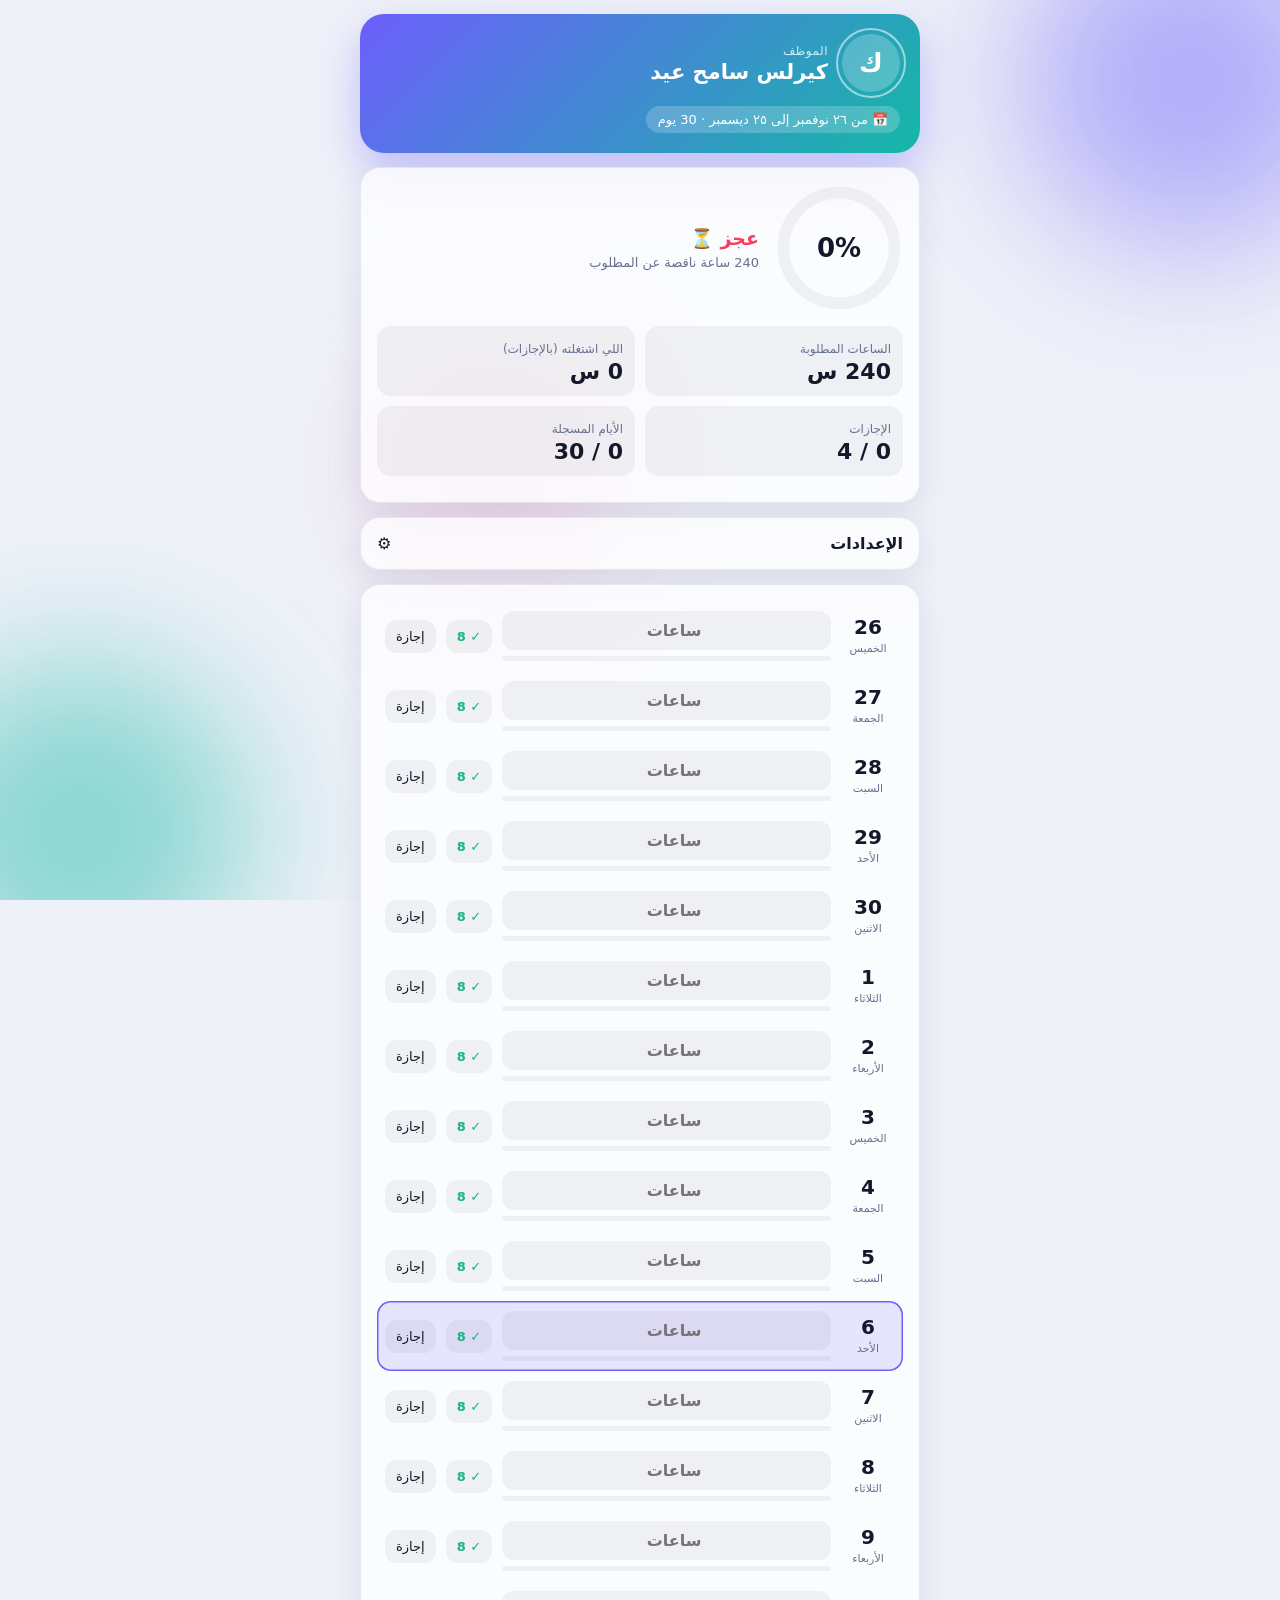
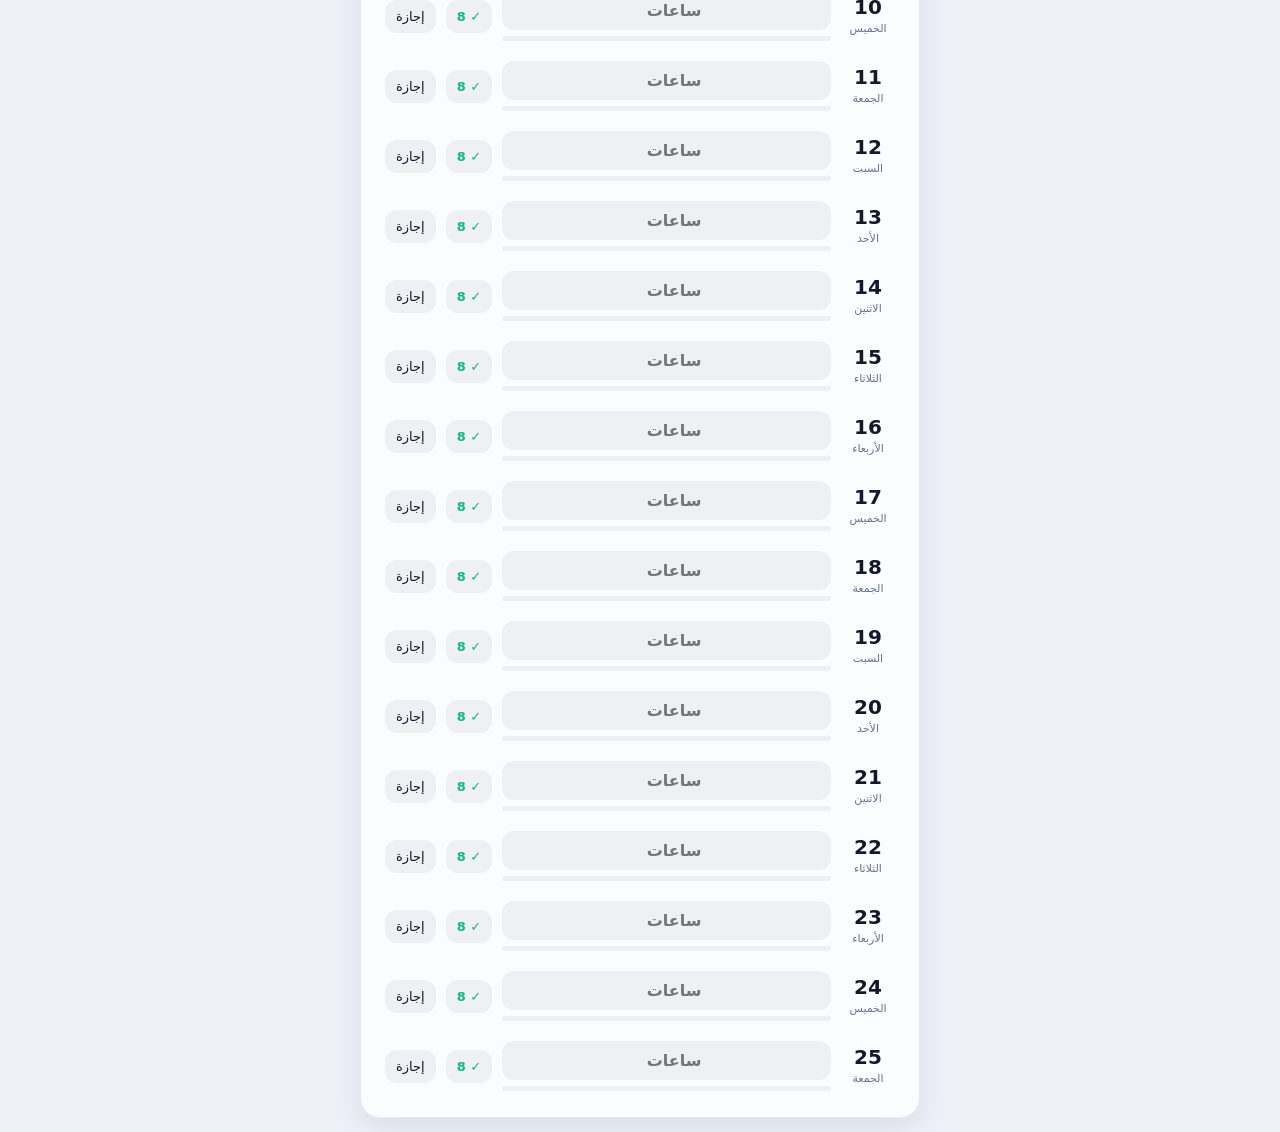
==== index.html @ e5f026e5 "Add files via upload" ====
<!DOCTYPE html>
<html lang="ar" dir="rtl">
<head>
<meta charset="utf-8">
<meta name="viewport" content="width=device-width, initial-scale=1, viewport-fit=cover">
<title>ساعات الشغل | كيرلس سامح عيد</title>
<link rel="stylesheet" href="style.css">
</head>
<body>
<div class="bg"><i></i><i></i><i></i></div>
<div class="wrap">
  <div class="hero">
    <div class="who"><div class="av">ك</div><div><small>الموظف</small><h1>كيرلس سامح عيد</h1></div></div>
    <div class="chip" id="range"></div>
  </div>

  <div class="card" style="animation-delay:.1s">
    <div class="ringbox">
      <div class="ring">
        <svg viewBox="0 0 120 120"><defs><linearGradient id="g" x1="0" y1="0" x2="1" y2="1"><stop offset="0" stop-color="#6d5efc"/><stop offset="1" stop-color="#14b8a6"/></linearGradient></defs><circle class="tr" cx="60" cy="60" r="52"/><circle class="pg" id="pg" cx="60" cy="60" r="52"/></svg>
        <b id="pct">0%</b>
      </div>
      <div class="res" id="res"></div>
    </div>
    <div class="grid">
      <div class="st"><span>الساعات المطلوبة</span><b id="req">0</b></div>
      <div class="st"><span>اللي اشتغلته (بالإجازات)</span><b id="work">0</b></div>
      <div class="st"><span>الإجازات</span><b id="lvu">0</b></div>
      <div class="st"><span>الأيام المسجلة</span><b id="rec">0</b></div>
    </div>
    <div class="warn" id="warn"></div>
  </div>

  <div class="card" style="animation-delay:.2s">
    <details>
      <summary>الإعدادات</summary>
      <div class="set">
        <label>الفترة بتبدأ في شهر<input type="month" id="month"></label>
        <label>ساعات اليوم<input type="number" id="target" min="1" step="0.5"></label>
        <label>أيام الإجازة<input type="number" id="allow" min="0"></label>
        <label>يوم بداية الشهر<input type="number" id="start" min="1" max="28"></label>
        <label class="ck"><input type="checkbox" id="incl">احسب يوم النهاية كمان (يعني تقفل 26 شامل)</label>
      </div>
    </details>
  </div>

  <div class="card" id="days" style="animation-delay:.3s"></div>
</div>
<script src="script.js"></script>
</body>
</html>
---- style.css ----
:root{--bg:#eef1f8;--card:rgba(255,255,255,.75);--tx:#14182a;--mut:#667091;--bd:rgba(20,24,42,.08);--in:rgba(20,24,42,.05);--ac:#6d5efc;--ac2:#14b8a6;--ok:#10b981;--bad:#f43f5e;--lv:#f59e0b;--sh:0 10px 30px rgba(40,50,100,.10);box-sizing:border-box;padding-top:env(safe-area-inset-top,0px);padding-bottom:env(safe-area-inset-bottom,0px)}
@media (prefers-color-scheme:dark){:root:not([data-theme="light"]){color-scheme:dark;--bg:#0b0e1a;--card:rgba(255,255,255,.06);--tx:#eef0ff;--mut:#9aa3c7;--bd:rgba(255,255,255,.10);--in:rgba(255,255,255,.07);--sh:0 10px 30px rgba(0,0,0,.4)}}
:root[data-theme="dark"]{color-scheme:dark;--bg:#0b0e1a;--card:rgba(255,255,255,.06);--tx:#eef0ff;--mut:#9aa3c7;--bd:rgba(255,255,255,.10);--in:rgba(255,255,255,.07);--sh:0 10px 30px rgba(0,0,0,.4)}
html{scroll-padding-top:env(safe-area-inset-top,0px);scroll-behavior:smooth}
*{box-sizing:border-box}
body{margin:0;background:var(--bg);color:var(--tx);font-family:"Cairo","Tajawal",system-ui,-apple-system,"Segoe UI",Tahoma,sans-serif;padding:14px;overflow-x:hidden}
.bg{position:fixed;inset:0;z-index:-1;overflow:hidden}
.bg i{position:absolute;width:340px;height:340px;border-radius:50%;filter:blur(70px);opacity:.45;animation:fl 14s ease-in-out infinite alternate}
.bg i:nth-child(1){background:var(--ac);top:-90px;right:-80px}
.bg i:nth-child(2){background:var(--ac2);bottom:-100px;left:-90px;animation-delay:-5s}
.bg i:nth-child(3){background:#f472b6;top:40%;left:30%;width:220px;height:220px;opacity:.25;animation-delay:-9s}
@keyframes fl{to{transform:translate(40px,60px) scale(1.15)}}
.wrap{max-width:560px;margin-inline:auto}
.hero{position:relative;border-radius:24px;padding:20px;color:#fff;background:linear-gradient(135deg,var(--ac),var(--ac2));box-shadow:0 18px 40px rgba(109,94,252,.35);overflow:hidden;animation:up .6s both}
.hero::after{content:"";position:absolute;inset:0;background:linear-gradient(110deg,transparent 30%,rgba(255,255,255,.28) 50%,transparent 70%);transform:translateX(-120%);animation:shine 5s 1s infinite}
@keyframes shine{to{transform:translateX(120%)}}
.who{display:flex;align-items:center;gap:14px}
.av{width:58px;height:58px;border-radius:50%;background:rgba(255,255,255,.22);display:grid;place-items:center;font-size:26px;font-weight:800;position:relative;flex:none}
.av::before{content:"";position:absolute;inset:-6px;border-radius:50%;border:2px solid rgba(255,255,255,.55);animation:pulse 2.4s infinite}
@keyframes pulse{0%{transform:scale(.9);opacity:1}100%{transform:scale(1.35);opacity:0}}
.who small{opacity:.8;font-size:12px;letter-spacing:.5px}
.who h1{margin:0;font-size:21px;line-height:1.3}
.chip{display:inline-block;margin-top:14px;background:rgba(255,255,255,.2);backdrop-filter:blur(6px);padding:6px 12px;border-radius:999px;font-size:13px}
.card{background:var(--card);backdrop-filter:blur(14px);-webkit-backdrop-filter:blur(14px);border:1px solid var(--bd);border-radius:20px;padding:16px;margin-top:14px;box-shadow:var(--sh);animation:up .6s both}
@keyframes up{from{opacity:0;transform:translateY(18px)}}
.ringbox{display:flex;align-items:center;gap:16px}
.ring{position:relative;width:128px;height:128px;flex:none}
.ring svg{width:100%;height:100%;transform:rotate(-90deg)}
.ring circle{fill:none;stroke-width:11;stroke-linecap:round}
.ring .tr{stroke:var(--in)}
.ring .pg{stroke:url(#g);stroke-dasharray:327;stroke-dashoffset:327;transition:stroke-dashoffset 1.2s cubic-bezier(.2,.8,.2,1)}
.ring b{position:absolute;inset:0;display:grid;place-items:center;font-size:26px}
.res{flex:1;font-weight:800;font-size:19px;line-height:1.5}
.res small{display:block;color:var(--mut);font-weight:500;font-size:13px}
.res.ok{color:var(--ok)}.res.bad{color:var(--bad)}
.grid{display:grid;grid-template-columns:1fr 1fr;gap:10px;margin-top:14px}
.st{background:var(--in);border-radius:14px;padding:12px;transition:transform .25s}
.st:hover{transform:translateY(-3px)}
.st span{font-size:12px;color:var(--mut)}
.st b{display:block;font-size:22px;margin-top:2px}
.warn{color:var(--bad);font-size:13px;margin-top:10px}
details summary{cursor:pointer;font-weight:700;list-style:none;display:flex;justify-content:space-between}
details summary::after{content:"⚙️"}
.set{display:flex;gap:10px;flex-wrap:wrap;margin-top:12px}
label{font-size:12px;color:var(--mut);display:flex;flex-direction:column;gap:4px;flex:1;min-width:110px}
label.ck{flex-direction:row;align-items:center;gap:8px;min-width:100%}
input{font:inherit;color:var(--tx);background:var(--in);border:1px solid transparent;border-radius:12px;padding:9px;width:100%;transition:border .2s,box-shadow .2s}
input:focus{outline:0;border-color:var(--ac);box-shadow:0 0 0 3px color-mix(in srgb,var(--ac) 25%,transparent)}
input[type=checkbox]{width:18px;height:18px;padding:0}
.day{display:flex;align-items:center;gap:10px;padding:10px 8px;border-radius:14px;animation:up .45s both;transition:background .25s}
.day:hover{background:var(--in)}
.day.today{background:color-mix(in srgb,var(--ac) 14%,transparent);box-shadow:inset 0 0 0 1.5px var(--ac)}
.dt{width:54px;text-align:center;flex:none}
.dt b{display:block;font-size:20px;line-height:1}
.dt small{font-size:11px;color:var(--mut)}
.mid{flex:1;min-width:0}
.mid input{text-align:center;font-weight:700}
.bar{height:5px;border-radius:9px;background:var(--in);margin-top:6px;overflow:hidden}
.bar i{display:block;height:100%;width:0;border-radius:9px;background:linear-gradient(90deg,var(--ac),var(--ac2));transition:width .5s cubic-bezier(.2,.8,.2,1)}
.bar i.lv{background:var(--lv)}
button{font:inherit;font-size:13px;border:0;background:var(--in);color:var(--tx);border-radius:12px;padding:9px 11px;cursor:pointer;transition:transform .15s,background .2s;flex:none}
button:active{transform:scale(.92)}
button.full{color:var(--ok);font-weight:700}
button.on{background:var(--lv);color:#1b1300;font-weight:800}
.conf{position:fixed;top:-12px;width:9px;height:14px;border-radius:2px;z-index:9;pointer-events:none;animation:fall 2.2s ease-in forwards}
@keyframes fall{to{transform:translateY(105vh) rotate(720deg);opacity:.8}}
@media (prefers-reduced-motion:reduce){*{animation:none!important;transition:none!important}}
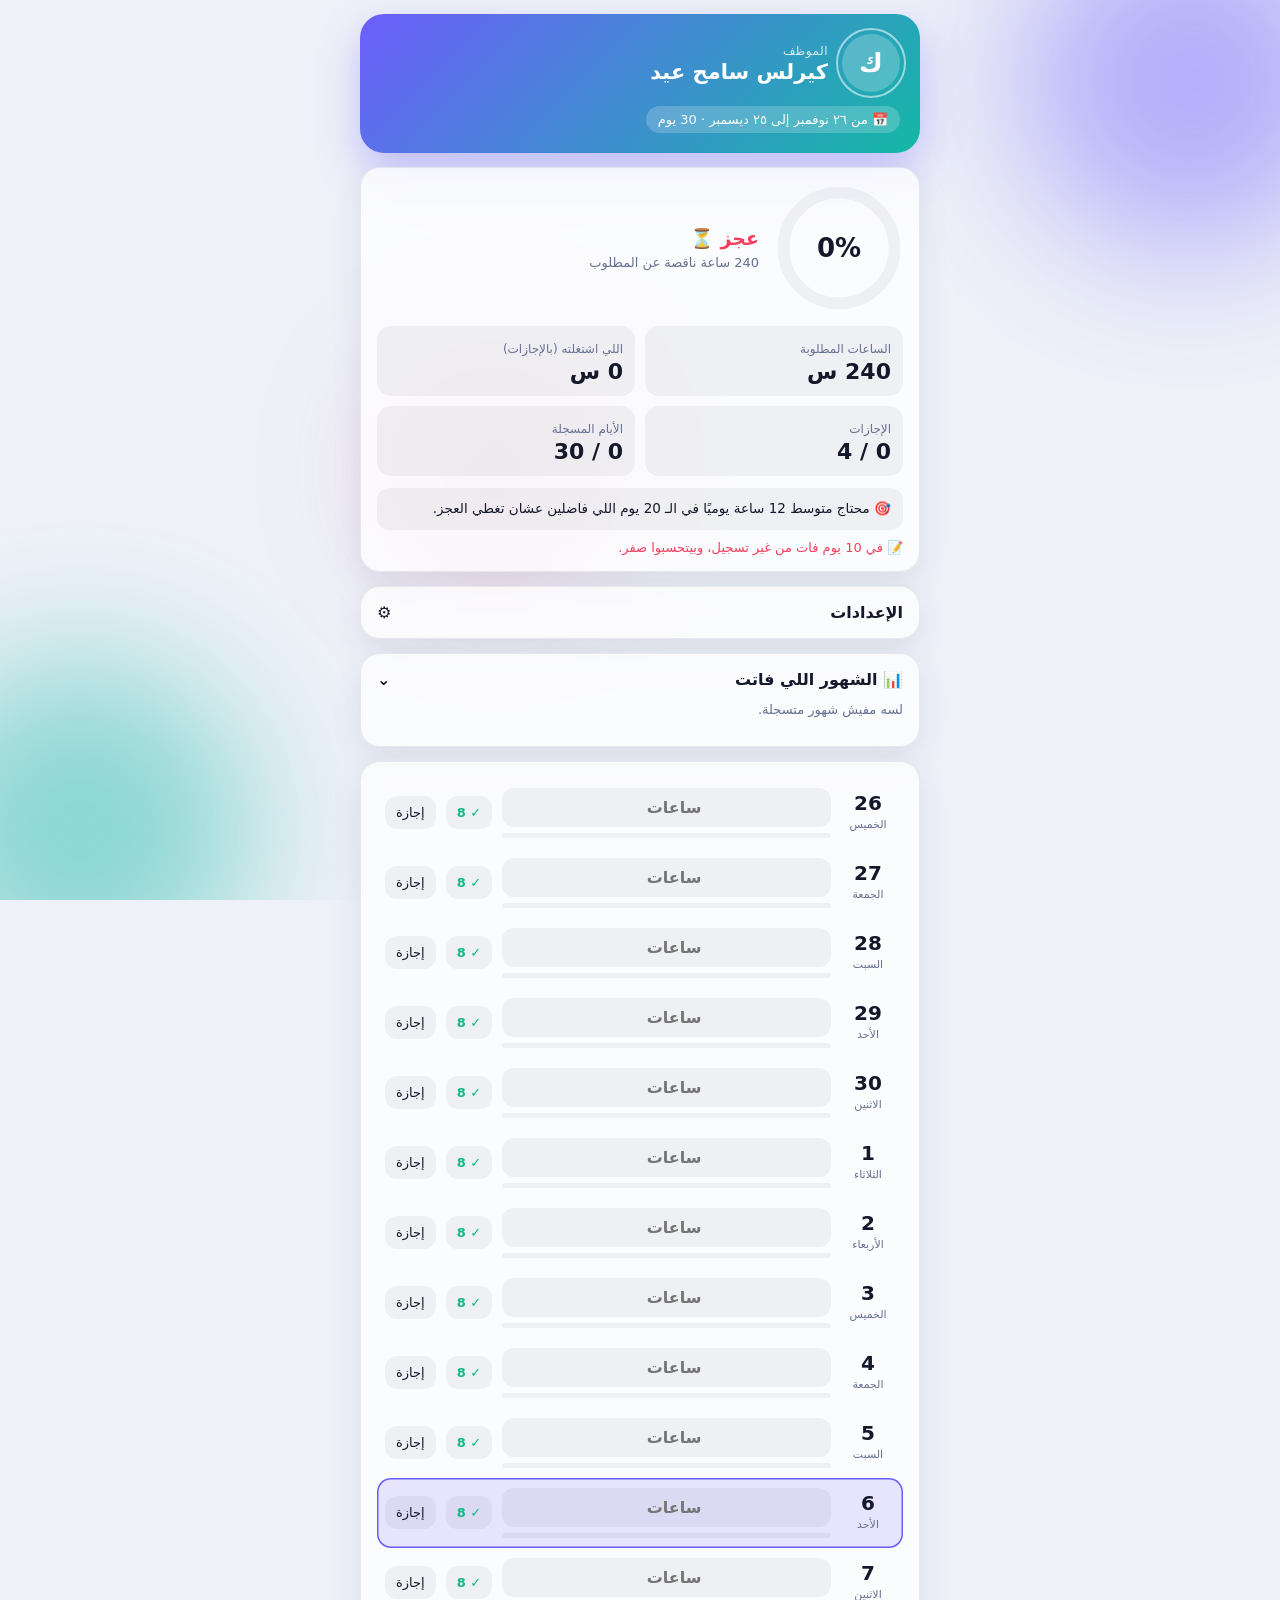
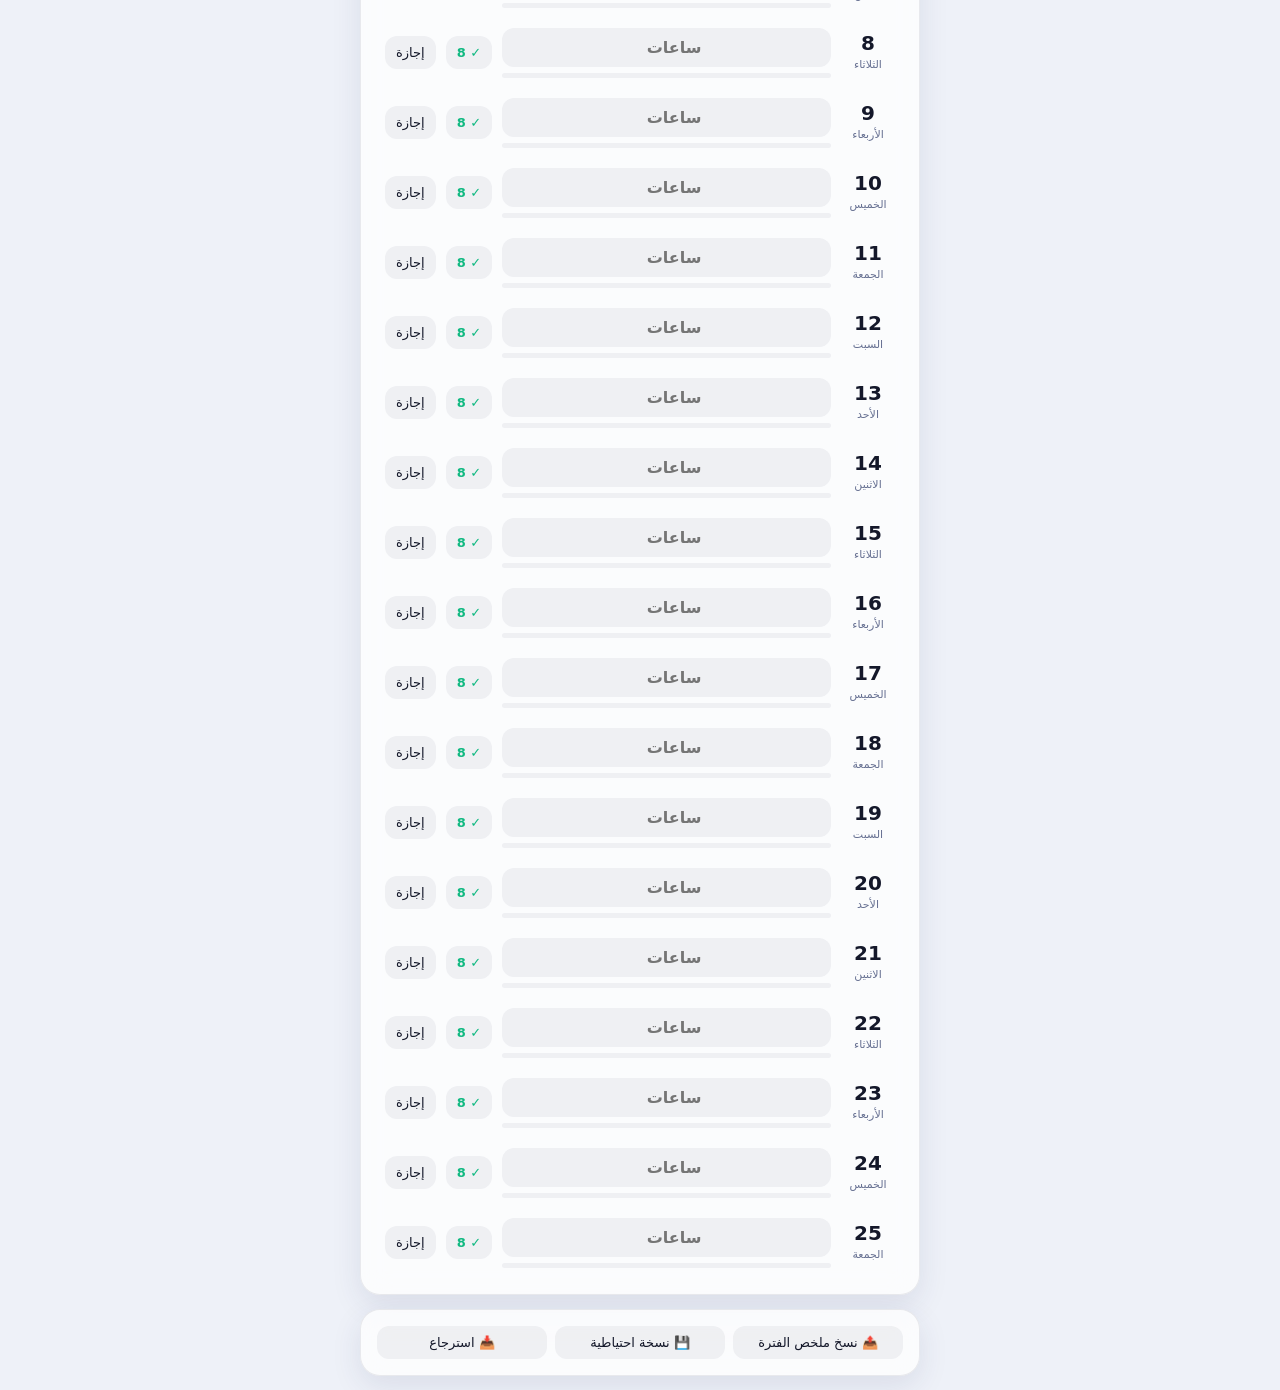
==== commit b78f7c55: "Add files via upload" ====
--- a/index.html
+++ b/index.html
@@ -4,13 +4,18 @@
 <meta charset="utf-8">
 <meta name="viewport" content="width=device-width, initial-scale=1, viewport-fit=cover">
 <title>ساعات الشغل | كيرلس سامح عيد</title>
+<link rel="manifest" href="manifest.json">
+<meta name="theme-color" content="#6d5efc">
+<link rel="icon" href="icon-192.png">
+<link rel="apple-touch-icon" href="icon-192.png">
+<meta name="apple-mobile-web-app-capable" content="yes">
 <link rel="stylesheet" href="style.css">
 </head>
 <body>
 <div class="bg"><i></i><i></i><i></i></div>
 <div class="wrap">
   <div class="hero">
-    <div class="who"><div class="av">ك</div><div><small>الموظف</small><h1>كيرلس سامح عيد</h1></div></div>
+    <div class="who"><div class="av" id="avl">ك</div><div><small>الموظف</small><h1 id="nm">كيرلس سامح عيد</h1></div></div>
     <div class="chip" id="range"></div>
   </div>
 
@@ -28,6 +33,7 @@
       <div class="st"><span>الإجازات</span><b id="lvu">0</b></div>
       <div class="st"><span>الأيام المسجلة</span><b id="rec">0</b></div>
     </div>
+    <div class="tip" id="tip"></div>
     <div class="warn" id="warn"></div>
   </div>
 
@@ -35,6 +41,8 @@
     <details>
       <summary>الإعدادات</summary>
       <div class="set">
+        <label class="ck" style="flex-direction:column;align-items:stretch"><span>اسم الموظف</span><input type="text" id="name"></label>
+        <label>الإجازة الأسبوعية<select id="wk"><option value="0">من غير</option><option value="5">الجمعة</option><option value="56">الجمعة والسبت</option></select></label>
         <label>الفترة بتبدأ في شهر<input type="month" id="month"></label>
         <label>ساعات اليوم<input type="number" id="target" min="1" step="0.5"></label>
         <label>أيام الإجازة<input type="number" id="allow" min="0"></label>
@@ -44,7 +52,10 @@
     </details>
   </div>
 
+  <div class="card" style="animation-delay:.25s"><details open><summary class="s2">📊 الشهور اللي فاتت</summary><div id="hist"></div></details></div>
   <div class="card" id="days" style="animation-delay:.3s"></div>
+  <div class="card"><div class="tools"><button id="bShare">📤 نسخ ملخص الفترة</button><button id="bExp">💾 نسخة احتياطية</button><button id="bImp">📥 استرجاع</button></div><input type="file" id="fImp" accept=".json" hidden></div>
+  <div id="toast"></div>
 </div>
 <script src="script.js"></script>
 </body>
--- a/style.css
+++ b/style.css
@@ -65,3 +65,17 @@
 .conf{position:fixed;top:-12px;width:9px;height:14px;border-radius:2px;z-index:9;pointer-events:none;animation:fall 2.2s ease-in forwards}
 @keyframes fall{to{transform:translateY(105vh) rotate(720deg);opacity:.8}}
 @media (prefers-reduced-motion:reduce){*{animation:none!important;transition:none!important}}
+
+select{font:inherit;color:var(--tx);background:var(--in);border:1px solid transparent;border-radius:12px;padding:9px;width:100%}
+input[type=text]{text-align:right}
+.tip{margin-top:12px;padding:10px 12px;border-radius:12px;background:var(--in);font-size:13.5px;line-height:1.6}
+details summary.s2::after{content:"⌄"}
+.hr{display:flex;justify-content:space-between;align-items:center;gap:10px;padding:10px 8px;border-radius:14px;cursor:pointer;transition:background .2s,transform .15s}
+.hr:hover{background:var(--in)}.hr:active{transform:scale(.98)}
+.hr>div{flex:1;min-width:0}.hr b{font-size:14px;display:block}.hr small{color:var(--mut);font-size:12px}
+.df{font-weight:800;font-size:16px;flex:none}.df.ok,.bal.ok{color:var(--ok)}.df.bad,.bal.bad{color:var(--bad)}
+.bal{font-weight:800;margin:10px 0 4px}.mut{color:var(--mut);font-size:13px}
+.tools{display:flex;gap:8px;flex-wrap:wrap}.tools button{flex:1;min-width:110px}
+#toast{position:fixed;bottom:calc(24px + env(safe-area-inset-bottom,0px));left:50%;transform:translate(-50%,30px);background:#1b1f33;color:#fff;padding:10px 16px;border-radius:999px;font-size:14px;opacity:0;transition:.3s;z-index:20;pointer-events:none}
+#toast.show{opacity:1;transform:translate(-50%,0)}
+.day.off{opacity:.7}
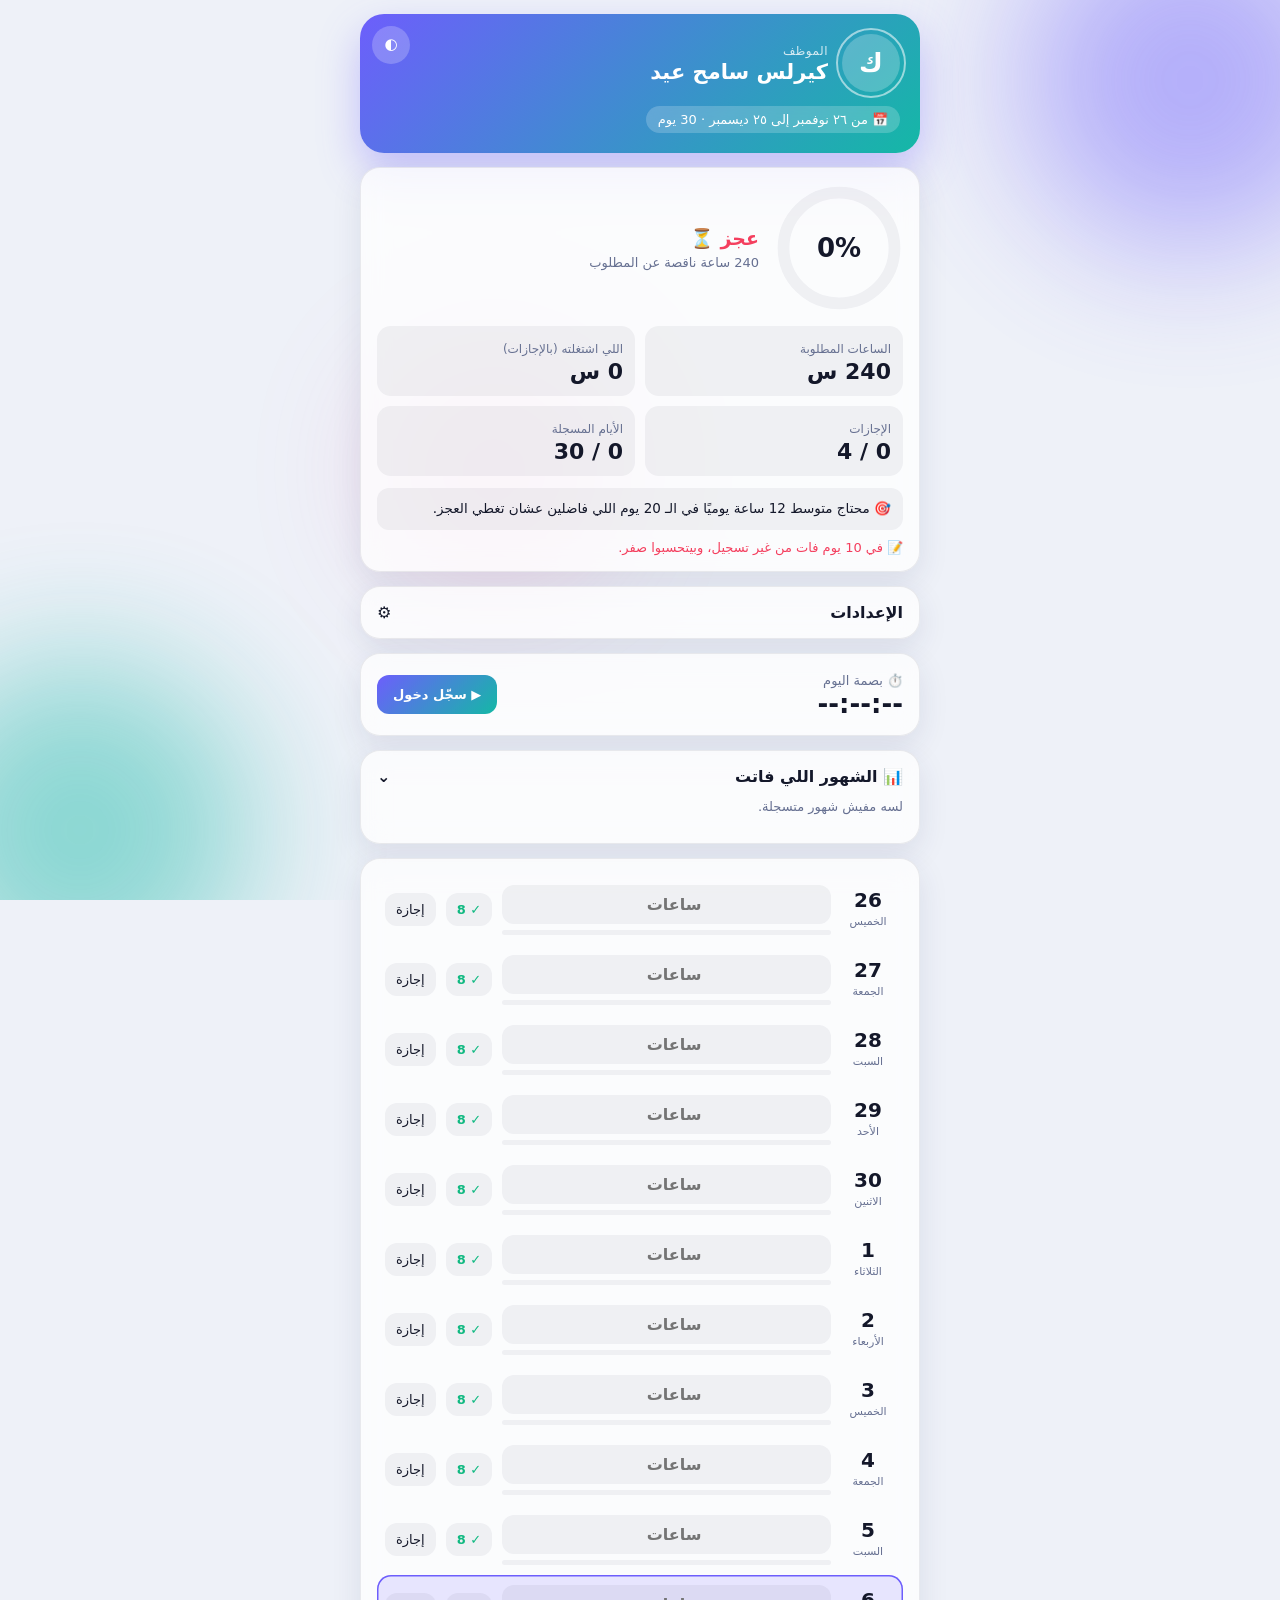
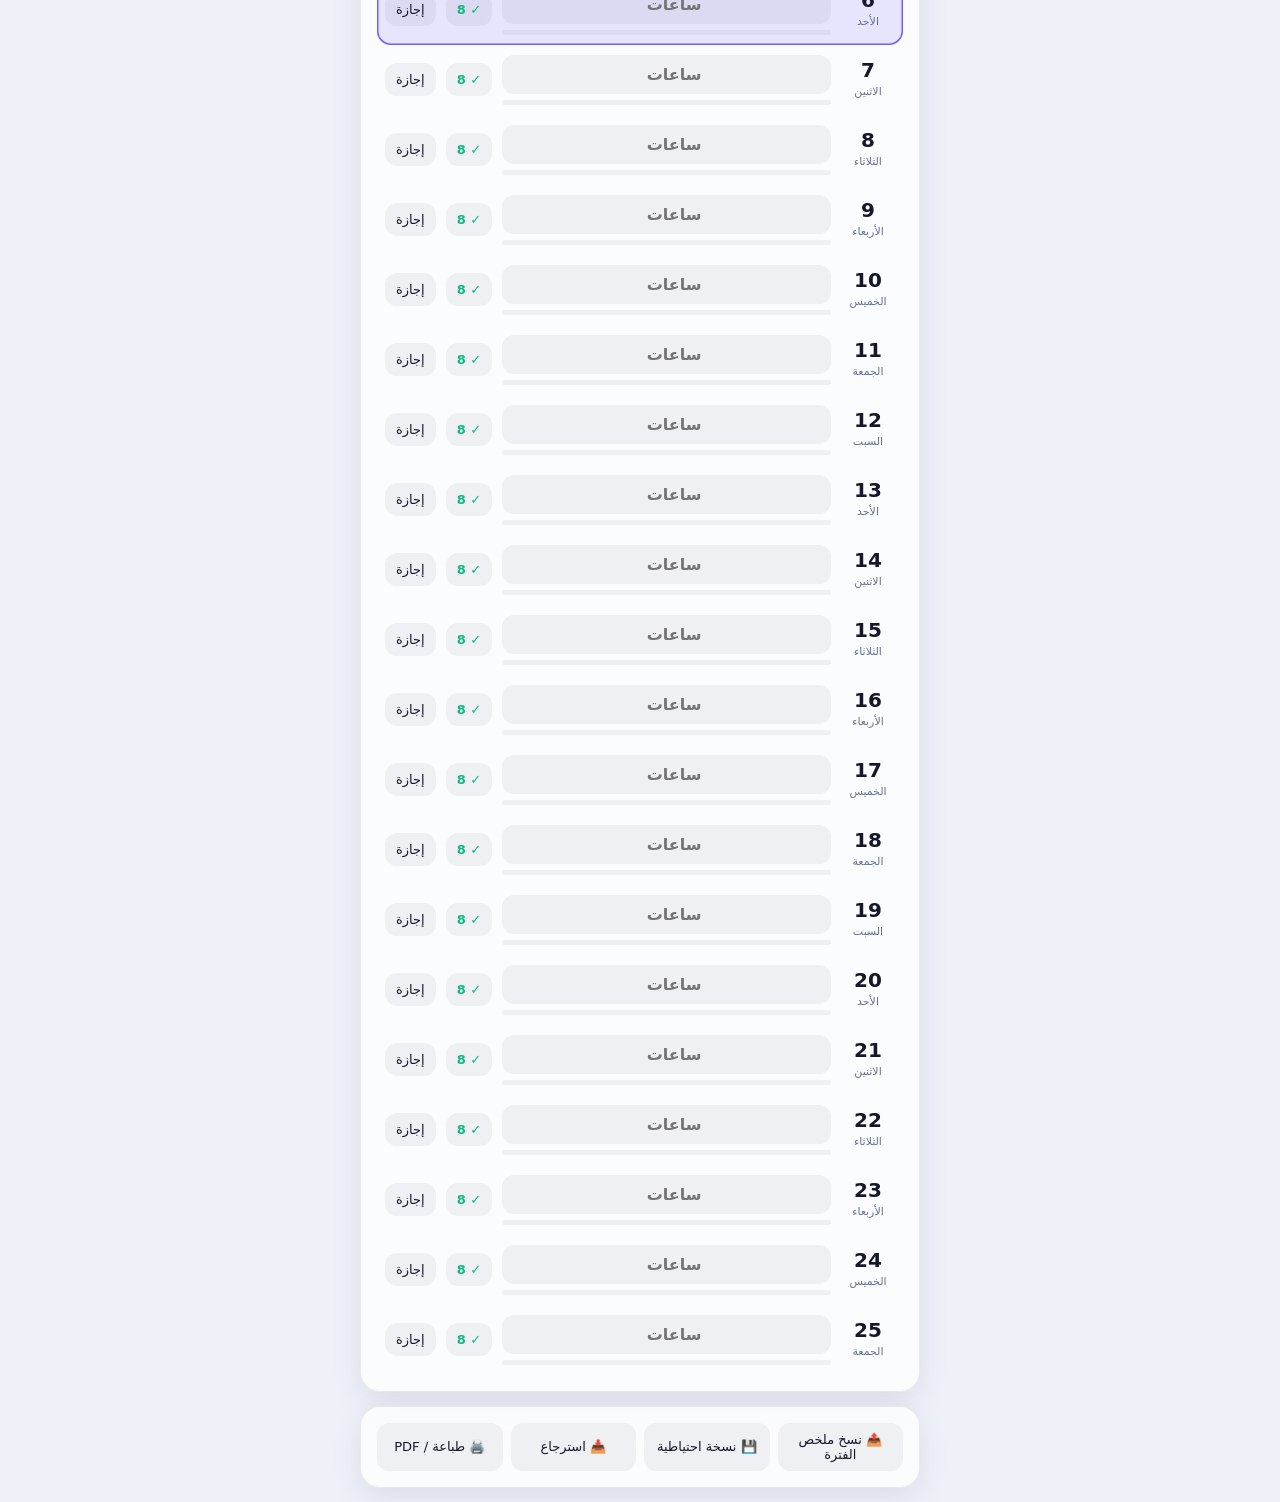
==== commit 54e5fa92: "Add files via upload" ====
--- a/index.html
+++ b/index.html
@@ -17,6 +17,7 @@
   <div class="hero">
     <div class="who"><div class="av" id="avl">ك</div><div><small>الموظف</small><h1 id="nm">كيرلس سامح عيد</h1></div></div>
     <div class="chip" id="range"></div>
+    <button class="hb" id="bTheme" aria-label="theme">🌓</button>
   </div>
 
   <div class="card" style="animation-delay:.1s">
@@ -46,15 +47,20 @@
         <label>الفترة بتبدأ في شهر<input type="month" id="month"></label>
         <label>ساعات اليوم<input type="number" id="target" min="1" step="0.5"></label>
         <label>أيام الإجازة<input type="number" id="allow" min="0"></label>
-        <label>يوم بداية الشهر<input type="number" id="start" min="1" max="28"></label>
-        <label class="ck"><input type="checkbox" id="incl">احسب يوم النهاية كمان (يعني تقفل 26 شامل)</label>
+        <label>يبدأ يوم<input type="number" id="start" min="1" max="31"></label>
+        <label>وينتهي يوم<input type="number" id="end" min="1" max="31"></label>
+        <div class="mut" style="min-width:100%">لو يوم النهاية أصغر من البداية أو يساويها، الفترة بتخلص في الشهر اللي بعده. مثال: 26 ← 25، أو 26 ← 26.</div>
+        <label>الاستراحة اليومية (دقيقة)<input type="number" id="brk" min="0"></label>
+        <label>سعر الساعة (اختياري)<input type="number" id="rate" min="0" step="any"></label>
+        
       </div>
     </details>
   </div>
 
+  <div class="card" style="animation-delay:.15s"><div class="punch"><div><small class="mut">⏱️ بصمة اليوم</small><b id="pt">--:--:--</b></div><button id="bPunch" class="pb">▶️ سجّل دخول</button></div></div>
   <div class="card" style="animation-delay:.25s"><details open><summary class="s2">📊 الشهور اللي فاتت</summary><div id="hist"></div></details></div>
   <div class="card" id="days" style="animation-delay:.3s"></div>
-  <div class="card"><div class="tools"><button id="bShare">📤 نسخ ملخص الفترة</button><button id="bExp">💾 نسخة احتياطية</button><button id="bImp">📥 استرجاع</button></div><input type="file" id="fImp" accept=".json" hidden></div>
+  <div class="card"><div class="tools"><button id="bShare">📤 نسخ ملخص الفترة</button><button id="bExp">💾 نسخة احتياطية</button><button id="bImp">📥 استرجاع</button><button id="bPrint">🖨️ طباعة / PDF</button></div><input type="file" id="fImp" accept=".json" hidden></div>
   <div id="toast"></div>
 </div>
 <script src="script.js"></script>
--- a/style.css
+++ b/style.css
@@ -79,3 +79,10 @@
 #toast{position:fixed;bottom:calc(24px + env(safe-area-inset-bottom,0px));left:50%;transform:translate(-50%,30px);background:#1b1f33;color:#fff;padding:10px 16px;border-radius:999px;font-size:14px;opacity:0;transition:.3s;z-index:20;pointer-events:none}
 #toast.show{opacity:1;transform:translate(-50%,0)}
 .day.off{opacity:.7}
+
+.hb{position:absolute;top:12px;left:12px;background:rgba(255,255,255,.22);color:#fff;border-radius:50%;width:38px;height:38px;padding:0;z-index:2}
+.punch{display:flex;align-items:center;justify-content:space-between;gap:12px}
+.punch b{display:block;font-size:26px;font-variant-numeric:tabular-nums;direction:ltr;text-align:right}
+.pb{padding:12px 16px;font-weight:800;background:linear-gradient(135deg,var(--ac),var(--ac2));color:#fff}
+.pb.on{background:var(--bad);color:#fff}
+@media print{.bg,.hb,#toast,.tools,details,.punch,.day button,.card:has(.set){display:none!important}body{background:#fff;color:#000}.card,.hero{box-shadow:none;backdrop-filter:none;animation:none}.hero{color:#000;background:#eee}}
